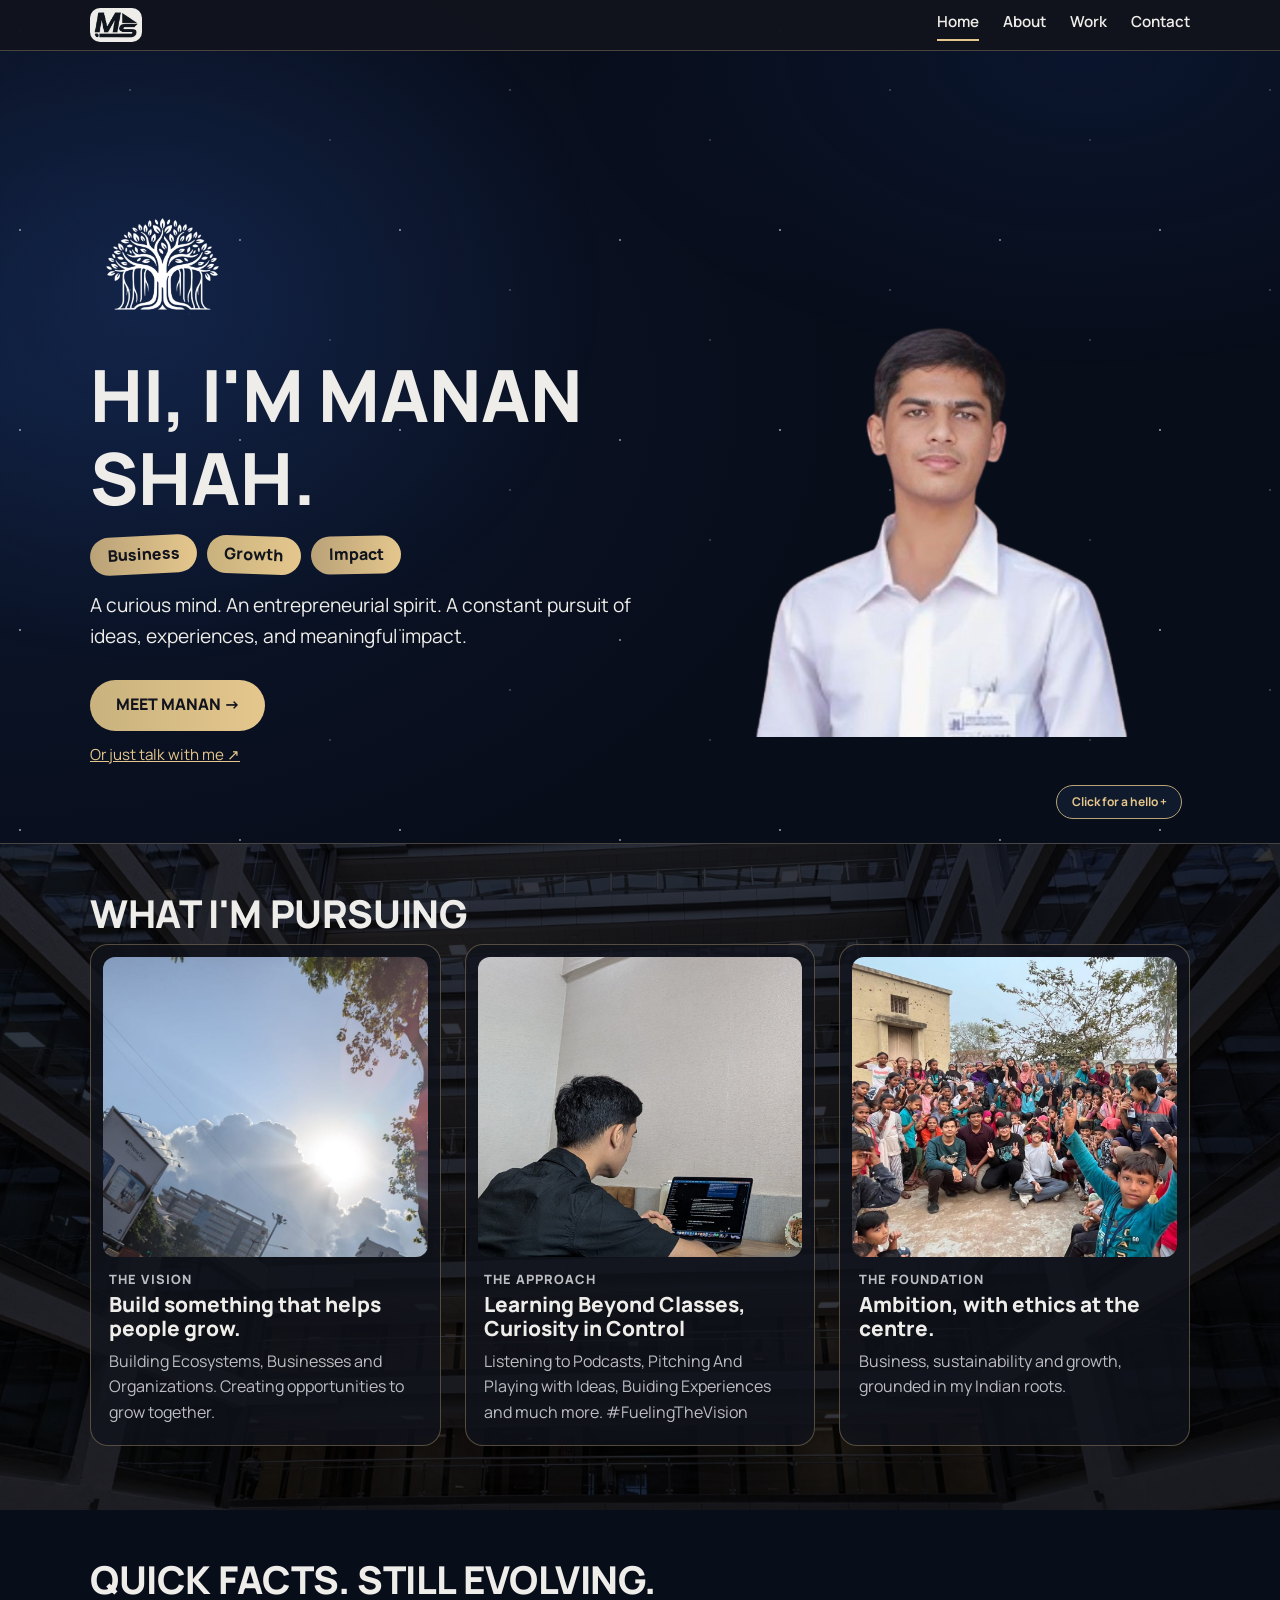
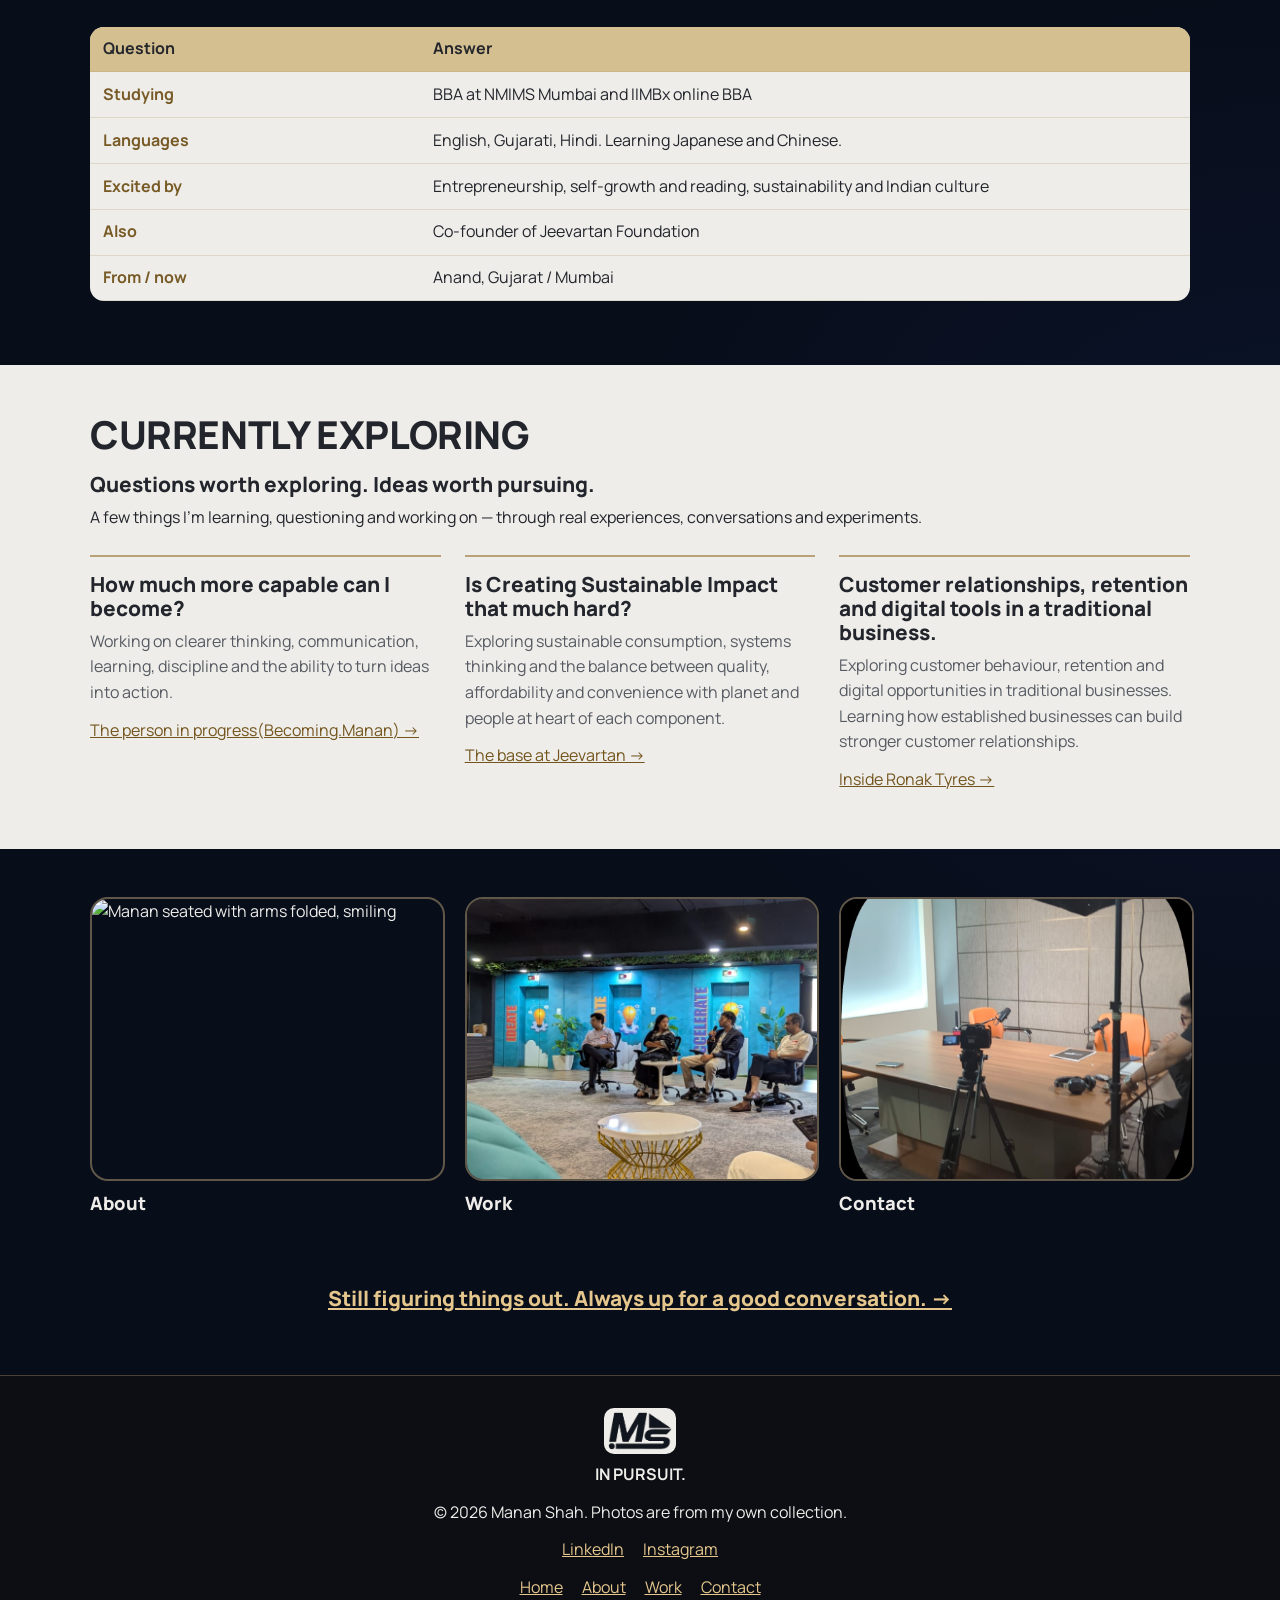
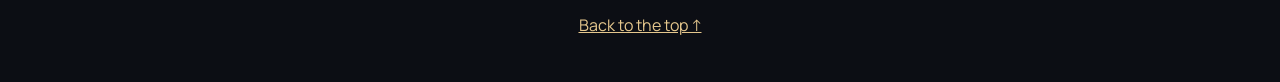
==== index.html @ 1cb64178 "Create index.html" ====
<!DOCTYPE html>
<html lang="en">
<head>
<meta charset="utf-8">
<meta name="viewport" content="width=device-width, initial-scale=1">
<meta http-equiv="refresh" content="0; url=mananshahre-portfolio/index.html">
<title>Manan Shah | In Pursuit</title>
</head>
<body>
<p><a href="mananshahre-portfolio/index.html">Open Manan Shah's portfolio</a></p>
</body>
</html>
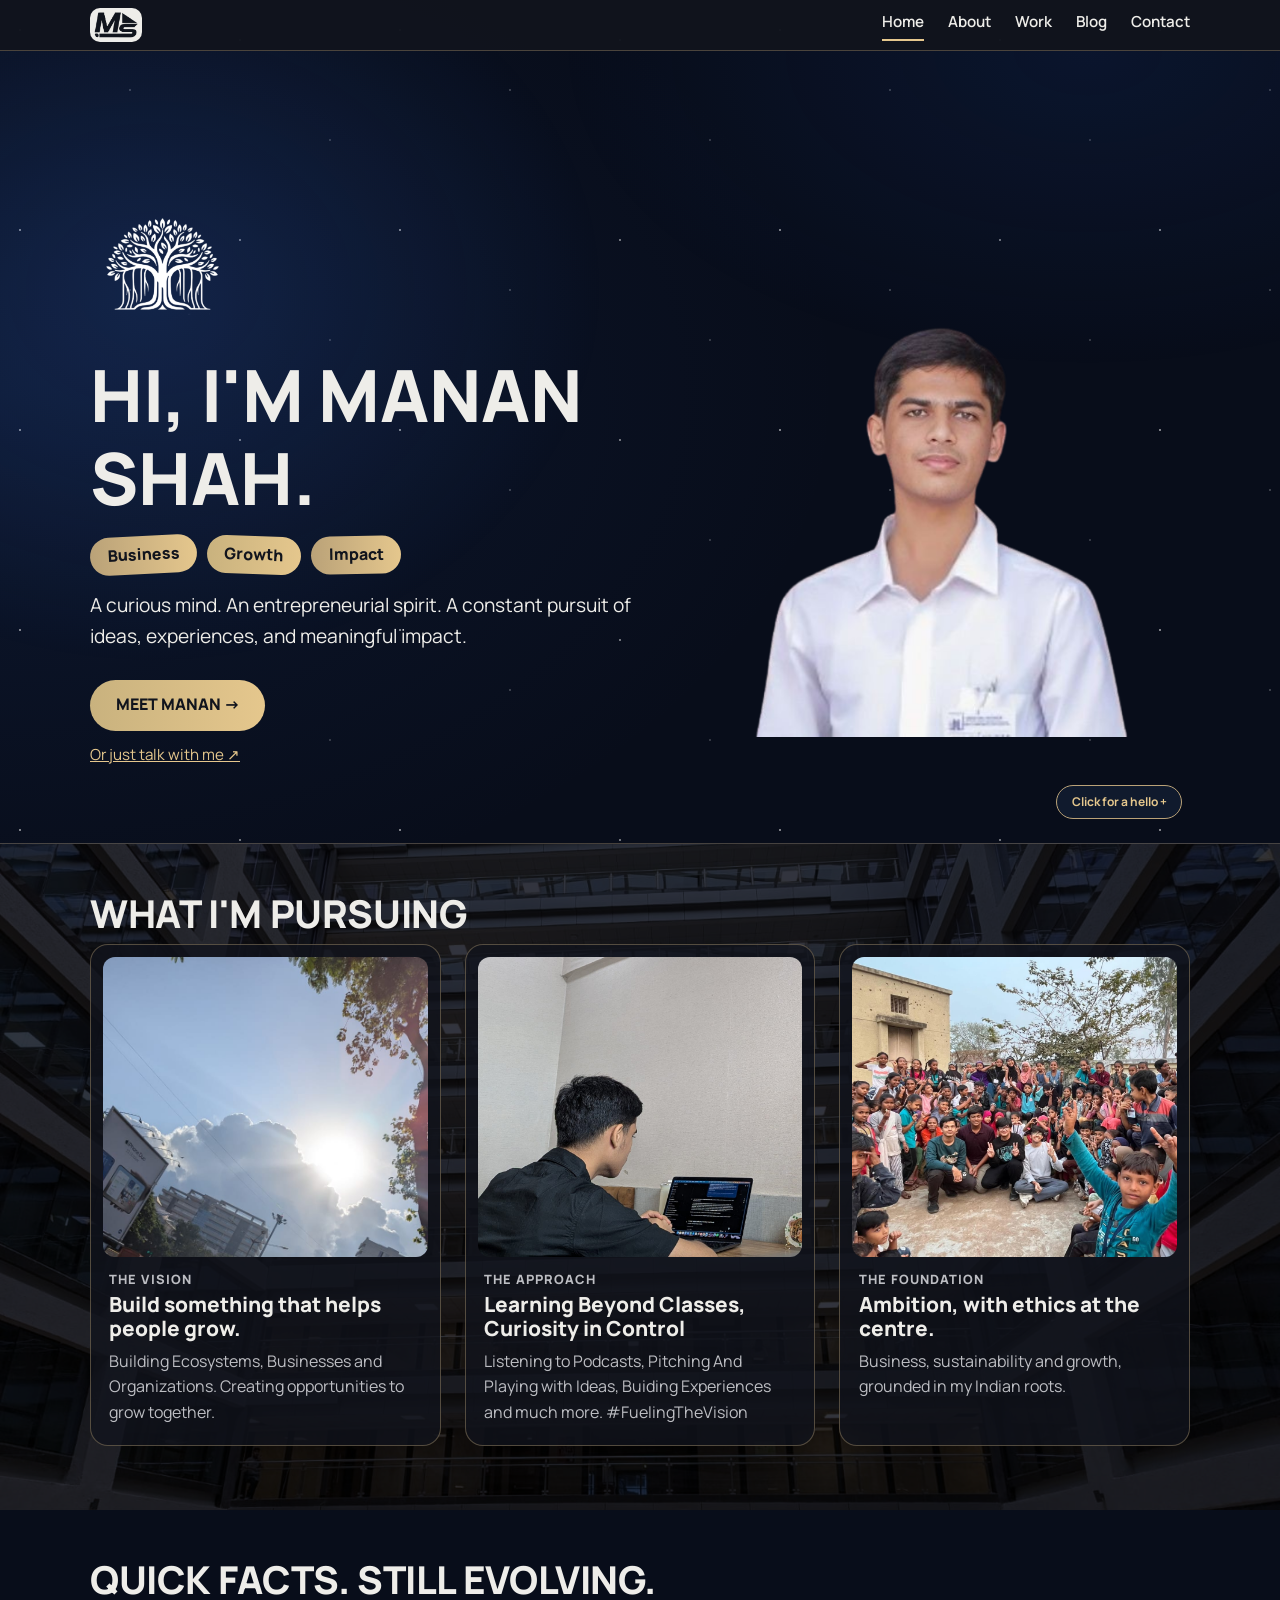
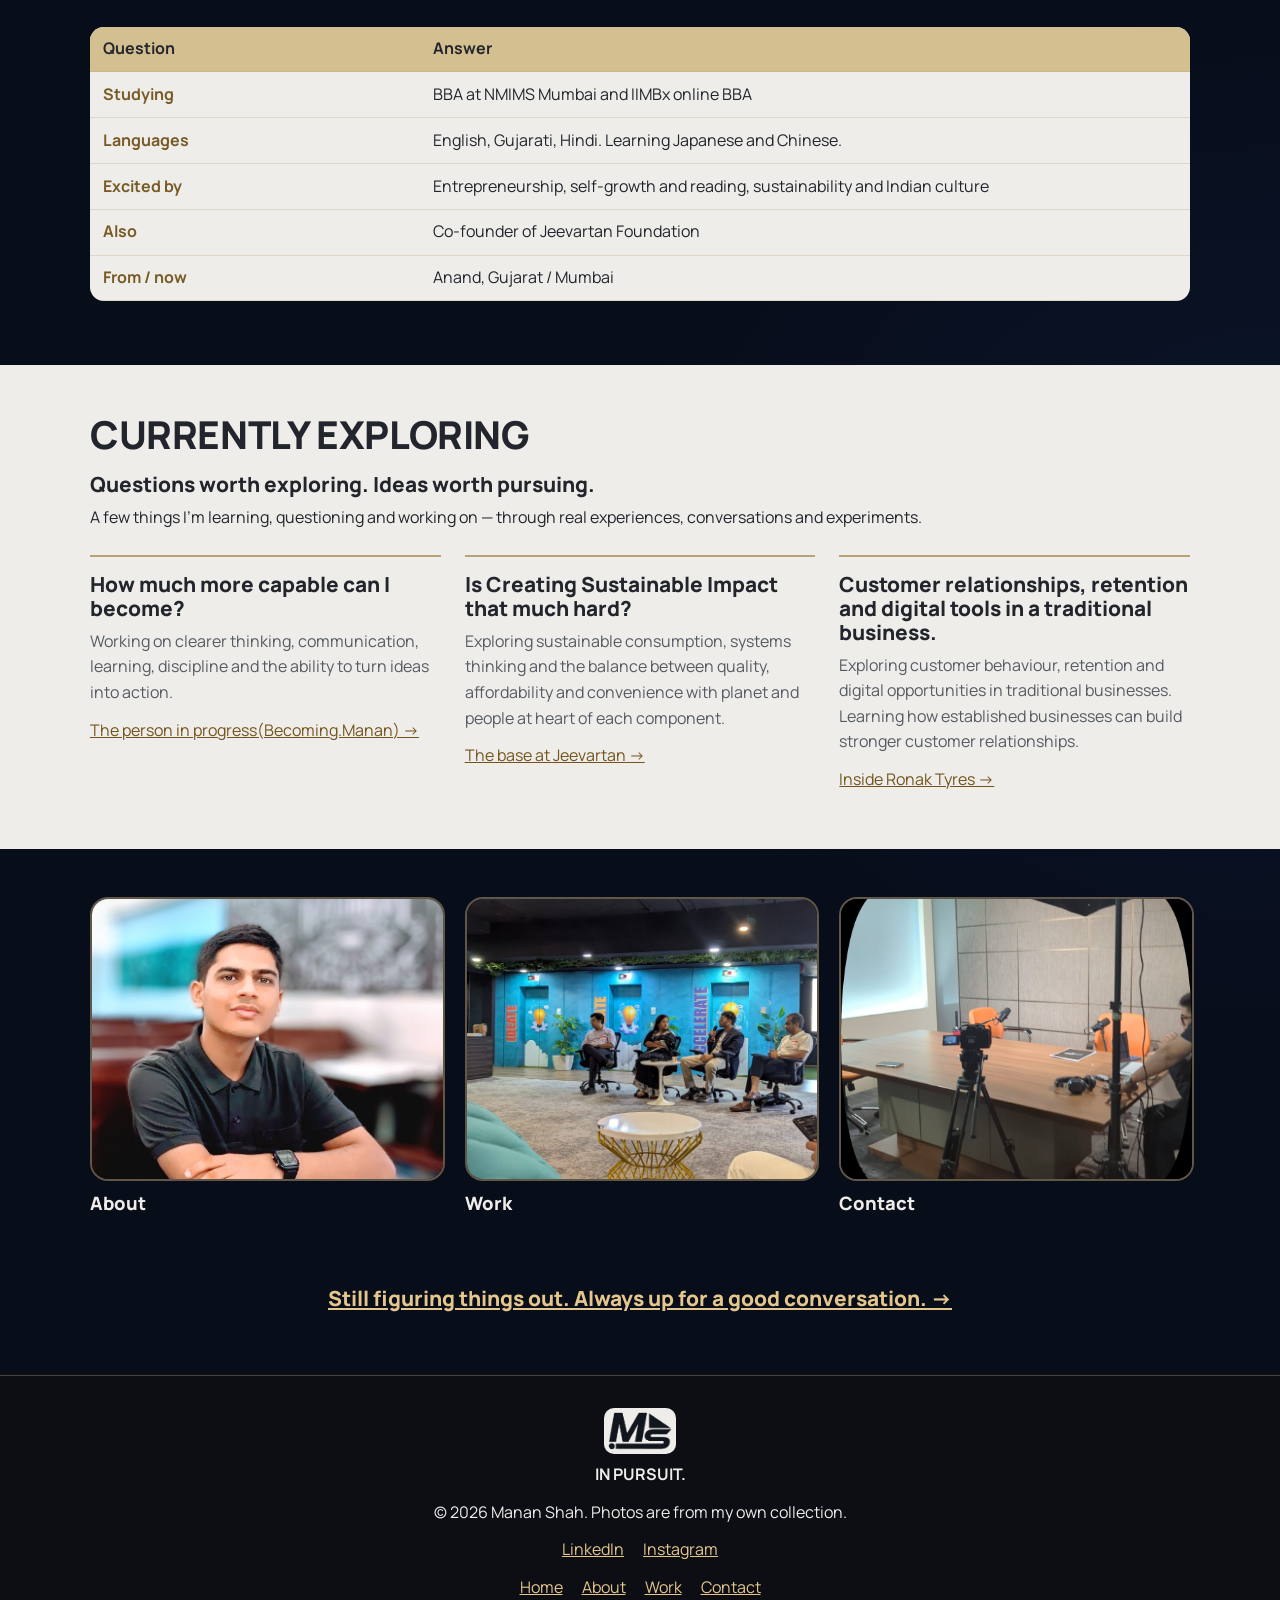
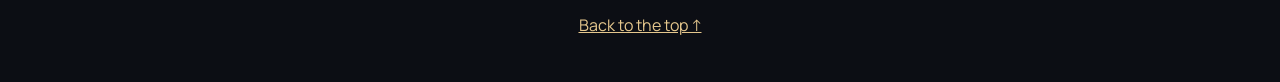
==== commit 5a1c1c0d: "Add Google-protected writing room, blog and white MS tab icon" ====
--- a/index.html
+++ b/index.html
@@ -5,6 +5,7 @@
 <meta name="viewport" content="width=device-width, initial-scale=1">
 <meta http-equiv="refresh" content="0; url=mananshahre-portfolio/index.html">
 <title>Manan Shah | In Pursuit</title>
+<link rel="icon" type="image/png" href="favicon.png">
 </head>
 <body>
 <p><a href="mananshahre-portfolio/index.html">Open Manan Shah's portfolio</a></p>
